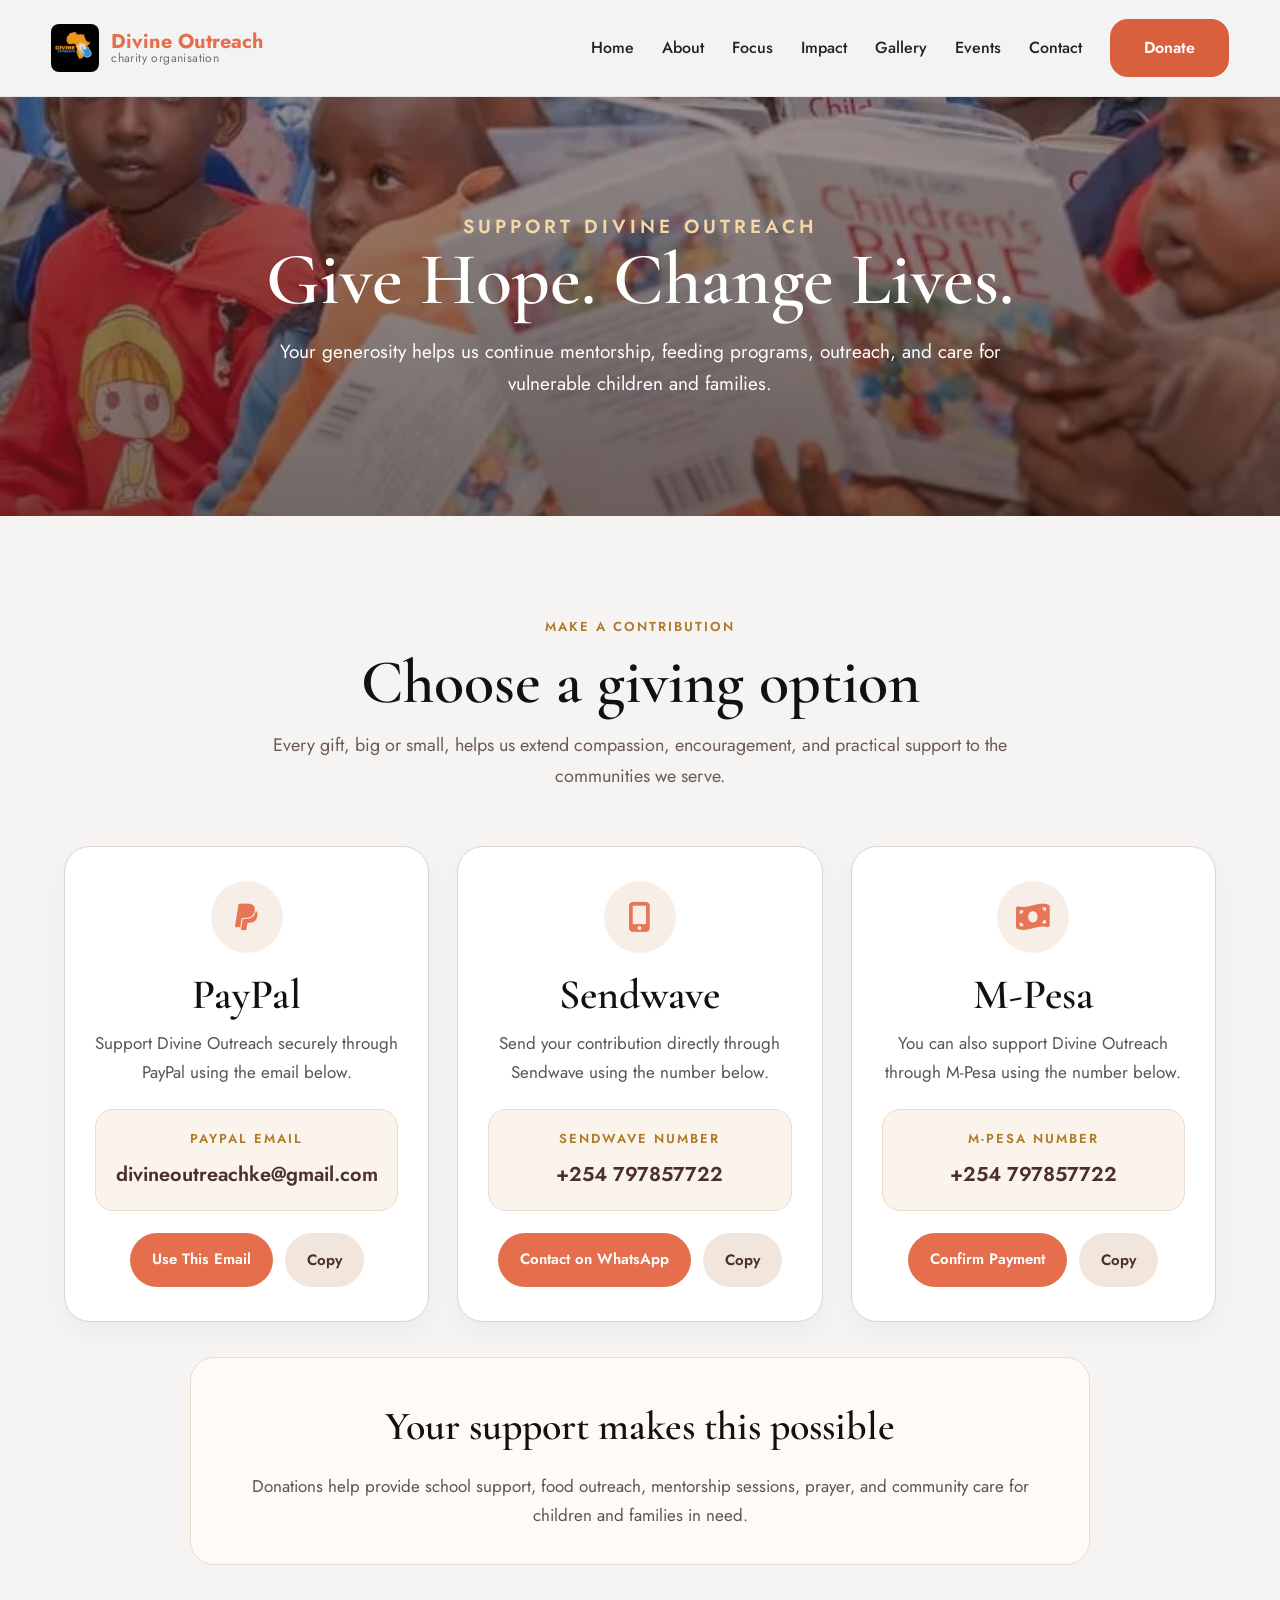
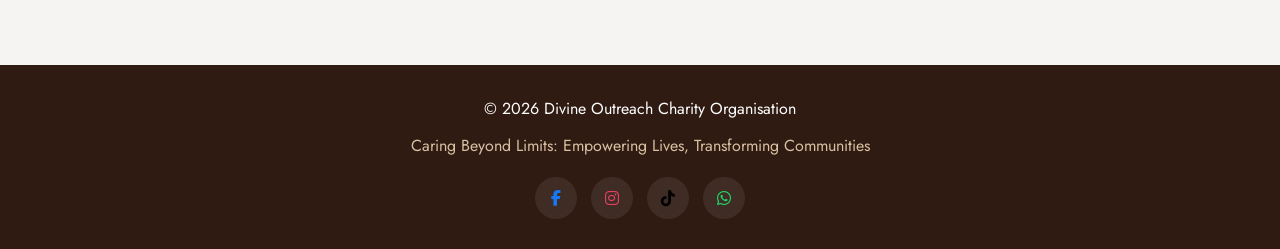
==== donate.html @ 24240943 "add donation page" ====
<!DOCTYPE html>
<html lang="en">
<head>
  <meta charset="UTF-8" />
  <meta name="viewport" content="width=device-width, initial-scale=1.0" />
  <title>Divine Outreach | Donate</title>

  <link href="https://fonts.googleapis.com/css2?family=Cormorant+Garamond:wght@400;500;600;700&family=Jost:wght@400;500;600;700&display=swap" rel="stylesheet">
  <link rel="stylesheet" href="https://cdnjs.cloudflare.com/ajax/libs/font-awesome/6.4.0/css/all.min.css">
  <link rel="stylesheet" href="style.css">
</head>
<body>

  <nav class="main-nav">
    <div class="nav-wrapper">

      <a href="index.html" class="nav-logo">
        <img src="./images/logo.jpeg" alt="Divine Outreach Logo">
        <div class="logo-text">
          <span class="logo-name">Divine Outreach</span>
          <span class="logo-sub">charity organisation</span>
        </div>
      </a>

      <div class="hamburger" id="hamburger">
        <span></span>
        <span></span>
        <span></span>
      </div>

      <ul class="nav-menu" id="navLinks">
        <li><a href="index.html">Home</a></li>
        <li><a href="index.html#about">About</a></li>
        <li><a href="index.html#programs">Focus</a></li>
        <li><a href="index.html#impact">Impact</a></li>
        <li><a href="gallery.html">Gallery</a></li>
        <li><a href="events.html">Events</a></li>
        <li><a href="index.html#contact">Contact</a></li>
      </ul>

      <a href="donate.html" class="donate-btn active-donate-btn">Donate</a>
    </div>
  </nav>

  <section class="donate-hero">
    <div class="donate-hero-overlay"></div>
    <div class="container donate-hero-content">
      <p class="donate-mini-title">SUPPORT DIVINE OUTREACH</p>
      <h1>Give Hope. Change Lives.</h1>
      <p>
        Your generosity helps us continue mentorship, feeding programs,
        outreach, and care for vulnerable children and families.
      </p>
    </div>
  </section>

  <section class="donate-page-section">
    <div class="container donate-page-wrapper">

      <div class="donate-page-heading">
        <span class="section-label center">Make a Contribution</span>
        <h2>Choose a giving option</h2>
        <p>
          Every gift, big or small, helps us extend compassion, encouragement,
          and practical support to the communities we serve.
        </p>
      </div>

      <div class="donate-methods">
        <article class="donate-card">
          <div class="donate-icon">
            <i class="fab fa-paypal"></i>
          </div>
          <h3>PayPal</h3>
          <p class="donate-description">
            Support Divine Outreach securely through PayPal using the email below.
          </p>

          <div class="donate-detail-box">
            <span class="donate-detail-label">PayPal Email</span>
            <p id="paypalEmail">divineoutreachke@gmail.com</p>
          </div>

          <div class="donate-card-actions">
            <a href="mailto:divineoutreachke@gmail.com" class="donate-action-btn">Use This Email</a>
            <button class="copy-btn" data-copy="divineoutreachke@gmail.com">Copy</button>
          </div>
        </article>

        <article class="donate-card">
          <div class="donate-icon">
            <i class="fas fa-mobile-screen-button"></i>
          </div>
          <h3>Sendwave</h3>
          <p class="donate-description">
            Send your contribution directly through Sendwave using the number below.
          </p>

          <div class="donate-detail-box">
            <span class="donate-detail-label">Sendwave Number</span>
            <p id="sendwaveNumber">+254 797857722</p>
          </div>

          <div class="donate-card-actions">
            <a href="https://wa.me/254797857722" target="_blank" class="donate-action-btn">Contact on WhatsApp</a>
            <button class="copy-btn" data-copy="+254797857722">Copy</button>
          </div>
        </article>

        <article class="donate-card">
  <div class="donate-icon">
    <i class="fas fa-money-bill-wave"></i>
  </div>
  <h3>M-Pesa</h3>
  <p class="donate-description">
    You can also support Divine Outreach through M-Pesa using the number below.
  </p>

  <div class="donate-detail-box">
    <span class="donate-detail-label">M-Pesa Number</span>
    <p id="mpesaNumber">+254 797857722</p>
  </div>

  <div class="donate-card-actions">
    <a href="https://wa.me/254797857722" target="_blank" class="donate-action-btn">Confirm Payment</a>
    <button class="copy-btn" data-copy="+254797857722">Copy</button>
  </div>
</article>
      </div>

      <div class="donate-note-box">
        <h3>Your support makes this possible</h3>
        <p>
          Donations help provide school support, food outreach, mentorship sessions,
          prayer, and community care for children and families in need.
        </p>
      </div>

    </div>
  </section>

  <footer>
    <div class="container footer-content">
      <p>&copy; 2026 Divine Outreach Charity Organisation</p>
      <p class="footer-note">Caring Beyond Limits: Empowering Lives, Transforming Communities</p>

      <div class="footer-social">
        <a href="https://www.facebook.com/profile.php?id=100091860741472" target="_blank"><i class="fab fa-facebook-f"></i></a>
        <a href="https://www.instagram.com/divineoutreachke?igsh=MWtxbzQyanZjNHlobQ==" target="_blank"><i class="fab fa-instagram"></i></a>
        <a href="https://www.tiktok.com/@divine_outreach_ke?_r=1&_t=ZS-94dRq1vraHU" target="_blank"><i class="fab fa-tiktok"></i></a>
        <a href="https://wa.me/254797857722" target="_blank"><i class="fab fa-whatsapp"></i></a>
      </div>
    </div>
  </footer>

  <script>
    const hamburger = document.getElementById("hamburger");
    const navLinks = document.getElementById("navLinks");

    if (hamburger && navLinks) {
      hamburger.addEventListener("click", () => {
        navLinks.classList.toggle("show");
      });

      document.querySelectorAll("#navLinks a").forEach((link) => {
        link.addEventListener("click", () => {
          navLinks.classList.remove("show");
        });
      });
    }

    const copyButtons = document.querySelectorAll(".copy-btn");

    copyButtons.forEach((button) => {
      button.addEventListener("click", async () => {
        const text = button.getAttribute("data-copy");

        try {
          await navigator.clipboard.writeText(text);
          const original = button.textContent;
          button.textContent = "Copied!";
          setTimeout(() => {
            button.textContent = original;
          }, 1500);
        } catch (error) {
          button.textContent = "Copy failed";
          setTimeout(() => {
            button.textContent = "Copy";
          }, 1500);
        }
      });
    });
  </script>
</body>
</html>
---- style.css ----
* {
  margin: 0;
  padding: 0;
  box-sizing: border-box;
}

html {
  scroll-behavior: smooth;
}

body {
  font-family: 'Jost', sans-serif;
  line-height: 1.7;
  color: #4b2e2e;
  background: #ffffff;
  padding-top: 96px;
}

img {
  display: block;
  max-width: 100%;
}

a {
  text-decoration: none;
  color: inherit;
}

ul {
  list-style: none;
}

.container {
  width: 90%;
  max-width: 1200px;
  margin: auto;
}

.section {
  padding: 90px 0;
}

.section-cream {
  background: #faf4ec;
}

.section-label {
  display: inline-block;
  font-size: 13px;
  font-weight: 600;
  letter-spacing: 2px;
  text-transform: uppercase;
  color: #b07a2a;
  margin-bottom: 14px;
  font-family: 'Jost', sans-serif;
}

.section-label.center {
  display: block;
  text-align: center;
}

.section-label.gold {
  color: #e7be72;
}

.section-heading {
  text-align: center;
  max-width: 760px;
  margin: 0 auto 50px;
}

.section-heading h2 {
  font-family: 'Cormorant Garamond', serif;
  font-size: 56px;
  line-height: 1.05;
  font-weight: 600;
  margin-bottom: 16px;
  color: #4b2e2e;
}

.section-heading p {
  color: #6b5b52;
  font-size: 18px;
}

.light-text h2,
.light-text p {
  color: #ffffff;
}

.btn {
  display: inline-block;
  background: #b07a2a;
  color: #ffffff;
  padding: 14px 28px;
  border-radius: 999px;
  font-weight: 600;
  font-family: 'Jost', sans-serif;
  transition: 0.3s ease;
}

.btn:hover {
  background: #8b5d1e;
}

.btn-outline {
  background: transparent;
  border: 2px solid #ffffff;
}

.btn-outline:hover {
  background: #ffffff;
  color: #4b2e2e;
}

/* Navbar */
.main-nav {
  width: 100%;
  position: fixed;
  top: 0;
  left: 0;
  z-index: 1000;
  background: #f3f3f3;
  border-bottom: 1px solid #e5e5e5;
  box-shadow: 0 2px 10px rgba(0, 0, 0, 0.04);
}

.nav-wrapper {
  width: 92%;
  max-width: 1280px;
  margin: auto;
  min-height: 96px;
  display: flex;
  align-items: center;
  justify-content: space-between;
  gap: 28px;
}

.nav-logo {
  display: flex;
  align-items: center;
  gap: 12px;
  flex-shrink: 0;
}

.nav-logo img {
  width: 48px;
  height: 48px;
  object-fit: cover;
  border-radius: 8px;
}

.logo-text {
  display: flex;
  flex-direction: column;
  line-height: 1.05;
}

.logo-name {
  font-family: 'Jost', sans-serif;
  font-size: 20px;
  font-weight: 700;
  color: #e56f4c;
}

.logo-sub {
  font-size: 12px;
  color: #6f6f6f;
  letter-spacing: 0.4px;
  text-transform: lowercase;
  font-family: 'Jost', sans-serif;
}

.nav-menu {
  display: flex;
  align-items: center;
  gap: 28px;
  margin-left: auto;
}

.nav-menu a {
  color: #222222;
  font-size: 16px;
  font-weight: 500;
  font-family: 'Jost', sans-serif;
  transition: 0.3s ease;
}

.nav-menu a:hover {
  color: #e56f4c;
}

.donate-btn {
  background: #e56f4c;
  color: #ffffff;
  padding: 15px 34px;
  border-radius: 18px;
  font-size: 16px;
  font-weight: 600;
  font-family: 'Jost', sans-serif;
  transition: 0.3s ease;
  flex-shrink: 0;
}

.donate-btn:hover {
  background: #d9603d;
}

.hamburger {
  display: none;
  flex-direction: column;
  gap: 5px;
  cursor: pointer;
}

.hamburger span {
  width: 28px;
  height: 3px;
  background: #222222;
  border-radius: 4px;
}

/* Hero Slider */
#hero {
  position: relative;
  min-height: calc(100vh - 96px);
  overflow: hidden;
}

.hero-slide {
  position: absolute;
  inset: 0;
  opacity: 0;
  visibility: hidden;
  transition: opacity 1s ease, visibility 1s ease;
}

.hero-slide.active {
  opacity: 1;
  visibility: visible;
  z-index: 2;
}

.hero-img {
  position: absolute;
  inset: 0;
  width: 100%;
  height: 100%;
  object-fit: cover;
}

.hero-overlay {
  position: absolute;
  inset: 0;
  background: linear-gradient(rgba(40, 23, 18, 0.45), rgba(40, 23, 18, 0.62));
}

.hero-content {
  position: relative;
  z-index: 3;
  width: 90%;
  max-width: 900px;
  margin: 0 auto;
  min-height: calc(100vh - 96px);
  display: flex;
  flex-direction: column;
  align-items: center;
  justify-content: center;
  text-align: center;
  color: #ffffff;
  padding: 40px 0;
}

.hero-tag {
  font-size: 13px;
  text-transform: uppercase;
  letter-spacing: 4px;
  color: #f3d7a6;
  margin-bottom: 16px;
  font-weight: 600;
  font-family: 'Jost', sans-serif;
}

.hero-content h1 {
  font-family: 'Cormorant Garamond', serif;
  font-size: 86px;
  line-height: 0.95;
  font-weight: 600;
  margin-bottom: 20px;
  max-width: 950px;
}

.hero-content p {
  max-width: 760px;
  margin: 0 auto 30px;
  font-size: 20px;
  line-height: 1.8;
}

.hero-buttons {
  display: flex;
  justify-content: center;
  gap: 18px;
  flex-wrap: wrap;
}

/* Mission Statement Section */
.mission-statement-section {
  background: #f4f2f2;
  padding: 95px 0 100px;
}

.mission-statement-box {
  position: relative;
  text-align: center;
  max-width: 1200px;
  background: #eee9e9;
  border-radius: 28px;
  padding: 80px 80px 70px;
  overflow: hidden;
}

.mission-statement-box::before {
  content: "";
  position: absolute;
  inset: 0;
  background:
    radial-gradient(circle at 50% 28%, rgba(255, 255, 255, 0.48) 0%, rgba(255, 255, 255, 0) 38%),
    radial-gradient(circle at 50% 28%, rgba(255, 255, 255, 0.22) 0%, rgba(255, 255, 255, 0) 55%);
  pointer-events: none;
}

.mission-mini-title {
  position: relative;
  z-index: 2;
  font-size: 15px;
  letter-spacing: 5px;
  color: #7b5c52;
  margin-bottom: 18px;
  font-weight: 500;
  font-family: 'Jost', sans-serif;
}

.mission-statement-box h2 {
  position: relative;
  z-index: 2;
  font-family: 'Cormorant Garamond', serif;
  font-size: 84px;
  line-height: 0.98;
  color: #111111;
  margin-bottom: 30px;
  font-weight: 600;
}

.mission-text {
  position: relative;
  z-index: 2;
  max-width: 900px;
  margin: 0 auto 42px;
  font-size: 20px;
  line-height: 1.95;
  color: #514a47;
}

.mission-buttons {
  position: relative;
  z-index: 2;
  display: flex;
  justify-content: center;
  gap: 22px;
  flex-wrap: wrap;
}

.mission-btn {
  display: inline-flex;
  align-items: center;
  justify-content: center;
  min-width: 220px;
  padding: 20px 34px;
  border-radius: 20px;
  font-size: 18px;
  font-weight: 600;
  font-family: 'Jost', sans-serif;
  transition: 0.3s ease;
}

.mission-btn-dark {
  background: #9b847d;
  color: #ffffff;
}

.mission-btn-dark:hover {
  background: #866f69;
}

.mission-btn-orange {
  background: #e87552;
  color: #ffffff;
}

.mission-btn-orange:hover {
  background: #d86645;
}

.mission-decor {
  position: absolute;
  z-index: 1;
  color: #e87552;
  line-height: 1;
  user-select: none;
  font-family: 'Cormorant Garamond', serif;
}

.decor-left-one {
  left: 45px;
  top: 120px;
  font-size: 110px;
  transform: rotate(-12deg);
}

.decor-left-two {
  left: 70px;
  top: 250px;
  font-size: 68px;
  color: #efb0a1;
  transform: rotate(-18deg);
}

/* About */
.about-container {
  display: grid;
  grid-template-columns: 1.15fr 1fr;
  gap: 50px;
  align-items: center;
  margin-bottom: 45px;
}

.about-text h2 {
  font-family: 'Cormorant Garamond', serif;
  font-size: 58px;
  line-height: 1.05;
  font-weight: 600;
  margin-bottom: 20px;
}

.about-text p {
  margin-bottom: 16px;
  color: #5f5149;
  font-size: 18px;
}

.about-image img {
  width: 100%;
  height: 520px;
  object-fit: cover;
  border-radius: 22px;
}

.vision-mission {
  display: grid;
  grid-template-columns: repeat(2, 1fr);
  gap: 24px;
}

.vm-card {
  background: #faf4ec;
  padding: 34px;
  border-radius: 20px;
  border: 1px solid #eadccf;
}

.vm-card h3 {
  font-family: 'Cormorant Garamond', serif;
  font-size: 38px;
  font-weight: 600;
  margin-bottom: 14px;
}

/* Media */
.media-box {
  text-align: center;
}

.media-box h2 {
  font-family: 'Cormorant Garamond', serif;
  font-size: 54px;
  line-height: 1.05;
  font-weight: 600;
  margin-bottom: 20px;
}

/* Founder */
.founder-top {
  text-align: center;
  margin-bottom: 50px;
}

.founder-top h2 {
  font-family: 'Cormorant Garamond', serif;
  font-size: 56px;
  line-height: 1.05;
  font-weight: 600;
}

.founder-grid {
  display: grid;
  grid-template-columns: 360px 1fr;
  gap: 50px;
  align-items: start;
}

.founder-avatars {
  display: grid;
  gap: 24px;
}

.founder-card {
  background: #ffffff;
  border: 1px solid #eadccf;
  border-radius: 20px;
  padding: 20px;
  text-align: center;
  box-shadow: 0 10px 25px rgba(0, 0, 0, 0.04);
}

.founder-card img {
  width: 100%;
  height: 280px;
  object-fit: cover;
  object-position: center top;
  border-radius: 16px;
  margin-bottom: 16px;
}

.founder-card h4 {
  font-family: 'Cormorant Garamond', serif;
  font-size: 34px;
  font-weight: 600;
  margin-bottom: 6px;
}

.founder-card p {
  font-size: 17px;
}

.founder-text p {
  margin-bottom: 18px;
  color: #5f5149;
  font-size: 18px;
}

.founder-signature {
  margin-top: 20px;
  padding-left: 18px;
  border-left: 4px solid #b07a2a;
  font-style: italic;
  color: #4b2e2e !important;
}

/* Quote */
.quote-section {
  background: #4b2e2e;
  padding: 70px 0;
}

.quote-content {
  display: grid;
  grid-template-columns: 1fr 180px;
  gap: 40px;
  align-items: center;
}

.quote-text {
  color: #ffffff;
  font-size: 46px;
  line-height: 1.15;
  font-family: 'Cormorant Garamond', serif;
  font-weight: 600;
  margin-bottom: 18px;
}

.quote-author {
  color: #e5c389;
  font-weight: 600;
  font-family: 'Jost', sans-serif;
}

.quote-image {
  width: 180px;
  height: 180px;
  object-fit: cover;
  border-radius: 50%;
  border: 6px solid rgba(255, 255, 255, 0.15);
  margin-left: auto;
}

/* Programs */
.program-grid {
  display: grid;
  grid-template-columns: repeat(4, 1fr);
  gap: 24px;
}

.program-card {
  background: #ffffff;
  border-radius: 20px;
  padding: 28px;
  border: 1px solid #eadccf;
  transition: 0.3s ease;
}

.program-card:hover {
  transform: translateY(-6px);
}

.program-icon {
  width: 62px;
  height: 62px;
  border-radius: 50%;
  background: #4b2e2e;
  color: #ffffff;
  display: flex;
  align-items: center;
  justify-content: center;
  font-size: 22px;
  margin-bottom: 18px;
}

.program-card h3 {
  font-family: 'Cormorant Garamond', serif;
  font-size: 38px;
  line-height: 1.1;
  font-weight: 600;
  margin-bottom: 12px;
}

.program-card p {
  color: #65564d;
  font-size: 17px;
}

.partner-feature {
  display: flex;
  justify-content: center;
}

.partner-text {
  max-width: 850px;
  width: 100%;
  margin: 0 auto;
  text-align: center;
}

.partner-text h2 {
  font-family: 'Cormorant Garamond', serif;
  font-size: 58px;
  line-height: 1.05;
  font-weight: 600;
  margin-bottom: 10px;
}

.partner-role {
  color: #b07a2a;
  font-weight: 700;
  margin-bottom: 18px;
  font-family: 'Jost', sans-serif;
}

.partner-text p {
  margin-bottom: 16px;
  color: #5f5149;
  font-size: 18px;
  text-align: center;
}
/* Impact */
.impact-section {
  background: linear-gradient(rgba(54, 32, 24, 0.88), rgba(54, 32, 24, 0.88)),
    url("./images/KPX_3565.jpg") center/cover no-repeat;
}

.impact-grid {
  display: grid;
  grid-template-columns: repeat(4, 1fr);
  gap: 24px;
}

.impact-card {
  background: rgba(255, 255, 255, 0.08);
  border: 1px solid rgba(255, 255, 255, 0.14);
  border-radius: 20px;
  padding: 35px 25px;
  text-align: center;
  color: #ffffff;
}

.impact-card h3 {
  font-family: 'Cormorant Garamond', serif;
  font-size: 56px;
  line-height: 1;
  font-weight: 600;
  color: #e8c27a;
  margin-bottom: 10px;
}

.impact-card p {
  font-size: 17px;
}

/* Support */
.support-grid {
  display: grid;
  grid-template-columns: 1.1fr 0.9fr;
  gap: 30px;
  align-items: center;
}

.support-text h2 {
  font-family: 'Cormorant Garamond', serif;
  font-size: 58px;
  line-height: 1.05;
  font-weight: 600;
  margin-bottom: 18px;
}

.support-text p {
  margin-bottom: 16px;
  color: #5f5149;
  font-size: 18px;
}

.support-box {
  background: #ffffff;
  padding: 36px;
  border-radius: 22px;
  border: 1px solid #eadccf;
}

.support-box h3 {
  font-family: 'Cormorant Garamond', serif;
  font-size: 38px;
  line-height: 1.1;
  font-weight: 600;
  margin-bottom: 18px;
}

.support-box ul li {
  display: flex;
  gap: 12px;
  margin-bottom: 14px;
  align-items: flex-start;
  color: #5f5149;
  font-size: 17px;
}

.support-box i {
  color: #b07a2a;
  margin-top: 4px;
}

/* Contact */
.contact-grid {
  display: grid;
  grid-template-columns: 1.1fr 0.9fr;
  gap: 30px;
  align-items: stretch;
}

.contact-map iframe {
  width: 100%;
  height: 100%;
  min-height: 420px;
  border: 0;
  border-radius: 20px;
}

.contact-info {
  background: #faf4ec;
  border-radius: 20px;
  padding: 36px;
  border: 1px solid #eadccf;
  display: flex;
  flex-direction: column;
  justify-content: center;
}

.contact-item {
  display: flex;
  gap: 14px;
  align-items: center;
  margin-bottom: 18px;
  color: #4b2e2e;
  font-size: 17px;
}

.contact-item i {
  width: 42px;
  height: 42px;
  background: #4b2e2e;
  color: #ffffff;
  border-radius: 50%;
  display: flex;
  align-items: center;
  justify-content: center;
}

.contact-social {
  display: flex;
  gap: 14px;
  margin-top: 20px;
  flex-wrap: wrap;
}

.contact-social a {
  width: 44px;
  height: 44px;
  border-radius: 50%;
  background: #4b2e2e;
  color: #ffffff;
  display: flex;
  align-items: center;
  justify-content: center;
  transition: 0.3s ease;
}

.contact-social a:hover {
  background: #b07a2a;
}

/* Footer */
footer {
  background: #2f1b12;
  color: #ffffff;
  padding: 30px 0;
}

.footer-content {
  text-align: center;
}

.footer-note {
  color: #d9c0a2;
  margin: 10px 0 18px;
  font-size: 16px;
}

.footer-social {
  display: flex;
  justify-content: center;
  gap: 14px;
  flex-wrap: wrap;
}

.footer-social a {
  width: 42px;
  height: 42px;
  border-radius: 50%;
  background: rgba(255, 255, 255, 0.08);
  display: flex;
  align-items: center;
  justify-content: center;
  transition: 0.3s ease;
}

.footer-social a:hover {
  background: #b07a2a;
}
/* Get Involved */
.get-involved-section {
  background: #f6eeeb;
  position: relative;
  overflow: hidden;
  padding: 110px 0 95px;
}

.get-involved-section .container {
  position: relative;
  z-index: 3;
}

.get-involved-header {
  text-align: center;
  margin-bottom: 80px;
  position: relative;
  z-index: 3;
}

.get-involved-header .mini-title {
  font-size: 15px;
  letter-spacing: 5px;
  color: #7c6157;
  margin-bottom: 20px;
  font-weight: 500;
  font-family: 'Jost', sans-serif;
}

.get-involved-header h2 {
  font-family: 'Cormorant Garamond', serif;
  font-size: 86px;
  line-height: 0.96;
  color: #111111;
  font-weight: 600;
}

.help-grid {
  display: grid;
  grid-template-columns: repeat(3, 1fr);
  gap: 70px;
  position: relative;
  z-index: 3;
}

.help-card {
  position: relative;
}

.help-icon {
  font-size: 74px;
  color: #e67655;
  margin-bottom: 26px;
}

.help-card h3 {
  font-family: 'Cormorant Garamond', serif;
  font-size: 58px;
  line-height: 0.95;
  color: #111111;
  margin-bottom: 28px;
  font-weight: 600;
}

.help-card p {
  font-size: 18px;
  line-height: 1.8;
  color: #59514d;
  margin-bottom: 34px;
  max-width: 95%;
}

.help-link {
  font-size: 18px;
  font-weight: 600;
  color: #e67655;
  display: inline-flex;
  align-items: center;
  gap: 10px;
  transition: 0.3s ease;
  font-family: 'Jost', sans-serif;
}

.help-link span {
  font-size: 30px;
  line-height: 1;
  margin-top: -2px;
}

.help-link:hover {
  color: #cb6242;
  transform: translateX(4px);
}

/* Decorative shapes */
.gi-shape {
  position: absolute;
  pointer-events: none;
  z-index: 1;
}

/* big faded swirl in center */
.gi-shape-center-ring {
  width: 980px;
  height: 980px;
  left: 50%;
  top: 34%;
  transform: translate(-50%, -50%);
  border-radius: 50%;
  opacity: 0.55;
  background:
    radial-gradient(circle, rgba(255,255,255,0) 30%, rgba(241,232,228,0.95) 30%, rgba(241,232,228,0.95) 41%, rgba(255,255,255,0) 41%),
    radial-gradient(circle, rgba(255,255,255,0) 49%, rgba(241,232,228,0.85) 49%, rgba(241,232,228,0.85) 58%, rgba(255,255,255,0) 58%);
  filter: blur(0.2px);
}

/* top left faded shape */
.gi-shape-top-left {
  top: -50px;
  left: -40px;
  width: 260px;
  height: 120px;
  background: #efe5e1;
  border-radius: 90px;
  transform: rotate(35deg);
  opacity: 0.85;
}

/* left middle faded hand-like pill */
.gi-shape-left-hand {
  left: -50px;
  top: 320px;
  width: 250px;
  height: 56px;
  background: #f1e9e5;
  border-radius: 999px;
  opacity: 0.9;
  box-shadow:
    0 58px 0 0 #f1e9e5,
    0 116px 0 0 #f1e9e5;
  transform: rotate(-9deg);
}

/* right top small pill */
.gi-shape-right-pill {
  right: -15px;
  top: 150px;
  width: 240px;
  height: 46px;
  background: #f2ebE8;
  border-radius: 999px;
  opacity: 0.95;
  transform: rotate(-5deg);
}

/* right middle faded hand block */
.gi-shape-right-hand {
  right: 70px;
  top: 520px;
  width: 110px;
  height: 70px;
  background: #f1e8e4;
  border-radius: 24px 24px 28px 28px;
  opacity: 0.9;
  transform: rotate(24deg);
  box-shadow:
    -20px -10px 0 0 #f1e8e4,
    18px -6px 0 0 #f1e8e4;
}

/* bottom left soft sweep */
.gi-shape-bottom-left {
  left: -40px;
  bottom: 10px;
  width: 420px;
  height: 160px;
  background: #efe5e1;
  border-radius: 60% 40% 0 0;
  opacity: 0.8;
  transform: rotate(18deg);
}

/* bottom right soft sweep */
.gi-shape-bottom-right {
  right: -40px;
  bottom: -10px;
  width: 380px;
  height: 150px;
  background: #efe5e1;
  border-radius: 45% 55% 0 0;
  opacity: 0.7;
  transform: rotate(-10deg);
}
/* Responsive */
@media (max-width: 1100px) {
  .program-grid,
  .impact-grid {
    grid-template-columns: repeat(2, 1fr);
  }

  .about-container,
  .partner-feature,
  .support-grid,
  .contact-grid,
  .founder-grid,
  .help-grid {
    grid-template-columns: 1fr;
  }

  .quote-content {
    grid-template-columns: 1fr;
    text-align: center;
  }

  .quote-image {
    margin: 0 auto;
  }

  .nav-wrapper {
    gap: 18px;
  }

  .nav-menu {
    gap: 18px;
  }

  .get-involved-header h2,
  .mission-statement-box h2 {
    font-size: 48px;
  }

  .help-card {
    padding: 0;
  }

  .mission-statement-box {
    padding: 60px 40px;
  }

  .decor-left-one {
    font-size: 90px;
    left: 25px;
    top: 95px;
  }

  .decor-left-two {
    font-size: 56px;
    left: 40px;
    top: 200px;
  }
}

@media (max-width: 768px) {
  body {
    padding-top: 84px;
  }

  .nav-wrapper {
    min-height: 84px;
    position: relative;
  }

  .nav-menu {
    position: absolute;
    top: 84px;
    right: 0;
    width: 260px;
    background: #f3f3f3;
    border: 1px solid #e5e5e5;
    border-radius: 16px;
    flex-direction: column;
    align-items: flex-start;
    padding: 20px;
    gap: 16px;
    display: none;
    box-shadow: 0 12px 25px rgba(0, 0, 0, 0.08);
  }

  .nav-menu.show {
    display: flex;
  }

  .hamburger {
    display: flex;
  }

  .donate-btn {
    display: none;
  }

  .hero-content {
    min-height: 80vh;
  }

  .hero-content h1 {
    font-size: 42px;
  }

  .hero-content p {
    font-size: 17px;
  }

  .section-heading h2,
  .about-text h2,
  .partner-text h2,
  .support-text h2,
  .founder-top h2,
  .get-involved-header h2,
  .mission-statement-box h2 {
    font-size: 32px;
  }

  .quote-text {
    font-size: 22px;
  }

  .vision-mission,
  .program-grid,
  .impact-grid {
    grid-template-columns: 1fr;
  }

  .about-image img,
  .partner-photo img {
    height: 360px;
  }

  .help-card h3 {
    font-size: 28px;
  }

  .help-card p {
    font-size: 16px;
  }

  .help-icon {
    font-size: 52px;
  }

  .mission-statement-box {
    padding: 60px 24px;
  }

  .mission-mini-title {
    font-size: 13px;
    letter-spacing: 4px;
  }

  .mission-text {
    font-size: 16px;
    line-height: 1.9;
  }

  .mission-btn {
    width: 100%;
    min-width: unset;
  }

  .decor-left-one {
    font-size: 70px;
    left: 20px;
    top: 100px;
  }

  .decor-left-two {
    font-size: 46px;
    left: 28px;
    top: 190px;
  }
}

@media (max-width: 480px) {
  .hero-content h1 {
    font-size: 34px;
  }

  .hero-content p {
    font-size: 16px;
  }

  .btn {
    width: 100%;
    text-align: center;
  }

  .hero-buttons {
    flex-direction: column;
  }

  .section {
    padding: 70px 0;
  }

  .logo-name {
    font-size: 17px;
  }

  .logo-sub {
    font-size: 10px;
  }

  .nav-logo img {
    width: 42px;
    height: 42px;
  }

  .mission-statement-box h2 {
    font-size: 30px;
  }

  .mission-mini-title {
    font-size: 12px;
    letter-spacing: 3px;
  }
}
/* Stories Section */
.stories-section {
  background: #f5f4f3;
  position: relative;
  overflow: hidden;
}

.stories-wrapper {
  position: relative;
  z-index: 2;
}

.stories-wrapper::before {
  content: "";
  position: absolute;
  left: 50%;
  top: 160px;
  transform: translateX(-50%);
  width: 980px;
  height: 320px;
  background: #efebea;
  opacity: 0.8;
  border-radius: 46% 54% 42% 58% / 48% 42% 58% 52%;
  z-index: -1;
}

.stories-header {
  text-align: center;
  margin-bottom: 60px;
}

.stories-mini-title {
  font-size: 14px;
  letter-spacing: 4px;
  color: #7c6157;
  margin-bottom: 14px;
  font-weight: 500;
  font-family: 'Jost', sans-serif;
}

.stories-header h2 {
  font-family: 'Cormorant Garamond', serif;
  font-size: 58px;
  line-height: 1.05;
  color: #111111;
  font-weight: 600;
}

.stories-grid {
  display: grid;
  grid-template-columns: repeat(3, 1fr);
  gap: 38px;
}

.story-card {
  background: #ffffff;
  border: 1px solid #ddd4cf;
  border-radius: 0 0 28px 28px;
  overflow: hidden;
  box-shadow: 0 2px 0 rgba(0, 0, 0, 0.02);
}

.story-image-wrap {
  width: 100%;
  height: 300px;
  overflow: hidden;
}

.story-image {
  width: 100%;
  height: 100%;
  object-fit: cover;
}

.story-meta {
  display: flex;
  flex-wrap: wrap;
  gap: 8px;
  align-items: center;
  padding: 22px 24px;
  border-top: 1px solid #ddd4cf;
  border-bottom: 1px solid #ddd4cf;
  color: #e67655;
  font-size: 13px;
  letter-spacing: 1.5px;
  text-transform: uppercase;
  font-weight: 500;
}

.story-body {
  padding: 26px 24px 24px;
}

.story-body h3 {
  font-family: 'Cormorant Garamond', serif;
  font-size: 30px;
  line-height: 1.2;
  color: #111111;
  font-weight: 600;
  margin-bottom: 16px;
}

.story-body p {
  font-size: 16px;
  line-height: 1.7;
  color: #56504c;
  margin-bottom: 22px;
}

.story-footer {
  display: flex;
  justify-content: space-between;
  align-items: center;
  gap: 18px;
  flex-wrap: wrap;
}

.story-link,
.story-share {
  color: #e67655;
  font-size: 15px;
  font-weight: 600;
  font-family: 'Jost', sans-serif;
  display: inline-flex;
  align-items: center;
  gap: 10px;
  transition: 0.3s ease;
}

.story-link span {
  font-size: 22px;
  line-height: 1;
}

.story-link:hover,
.story-share:hover {
  color: #cb6242;
}

/* Stories responsive */
@media (max-width: 1100px) {
  .stories-header h2 {
    font-size: 46px;
  }

  .stories-grid {
    grid-template-columns: 1fr;
  }

  .story-body h3 {
    font-size: 26px;
  }

  .stories-wrapper::before {
    width: 700px;
    height: 240px;
  }
}

@media (max-width: 768px) {
  .stories-header h2 {
    font-size: 34px;
  }

  .stories-mini-title {
    font-size: 12px;
    letter-spacing: 3px;
  }

  .story-image-wrap {
    height: 240px;
  }

  .story-body h3 {
    font-size: 22px;
  }

  .story-body p {
    font-size: 15px;
  }

  .story-meta {
    font-size: 12px;
  }

  .stories-wrapper::before {
    width: 420px;
    height: 180px;
    top: 130px;
  }
}

@media (max-width: 480px) {
  .story-footer {
    flex-direction: column;
    align-items: flex-start;
  }

  .story-body {
    padding: 22px 18px;
  }

  .story-meta {
    padding: 18px;
  }
}
* {
  margin: 0;
  padding: 0;
  box-sizing: border-box;
}

html {
  scroll-behavior: smooth;
}

body {
  font-family: 'Jost', sans-serif;
  line-height: 1.7;
  color: #4b2e2e;
  background: #ffffff;
  padding-top: 96px;
}

img {
  display: block;
  max-width: 100%;
}

a {
  text-decoration: none;
  color: inherit;
}

ul {
  list-style: none;
}

.container {
  width: 90%;
  max-width: 1200px;
  margin: auto;
}

/* Navbar */
.main-nav {
  width: 100%;
  position: fixed;
  top: 0;
  left: 0;
  z-index: 1000;
  background: #f3f3f3;
  border-bottom: 1px solid #e5e5e5;
  box-shadow: 0 2px 10px rgba(0, 0, 0, 0.04);
}

.nav-wrapper {
  width: 92%;
  max-width: 1280px;
  margin: auto;
  min-height: 96px;
  display: flex;
  align-items: center;
  justify-content: space-between;
  gap: 28px;
}

.nav-logo {
  display: flex;
  align-items: center;
  gap: 12px;
  flex-shrink: 0;
}

.nav-logo img {
  width: 48px;
  height: 48px;
  object-fit: cover;
  border-radius: 8px;
}

.logo-text {
  display: flex;
  flex-direction: column;
  line-height: 1.05;
}

.logo-name {
  font-size: 20px;
  font-weight: 700;
  color: #e56f4c;
}

.logo-sub {
  font-size: 12px;
  color: #6f6f6f;
  letter-spacing: 0.4px;
  text-transform: lowercase;
}

.nav-menu {
  display: flex;
  align-items: center;
  gap: 28px;
  margin-left: auto;
}

.nav-menu a {
  color: #222222;
  font-size: 16px;
  font-weight: 500;
  transition: 0.3s ease;
}

.nav-menu a:hover,
.nav-menu a.active-link {
  color: #e56f4c;
}

.donate-btn {
  background: #e56f4c;
  color: #ffffff;
  padding: 15px 34px;
  border-radius: 18px;
  font-size: 16px;
  font-weight: 600;
  transition: 0.3s ease;
  flex-shrink: 0;
}

.donate-btn:hover {
  background: #d9603d;
}

.hamburger {
  display: none;
  flex-direction: column;
  gap: 5px;
  cursor: pointer;
}

.hamburger span {
  width: 28px;
  height: 3px;
  background: #222222;
  border-radius: 4px;
}

.events-hero {
  position: relative;
  width: 100%;
  min-height: 520px;
  display: flex;
  align-items: center;
  justify-content: center;
  text-align: center;

  background-image: url("./images/do2.jpeg");
  background-size: cover;
  background-position: center;
  background-repeat: no-repeat;
}

.events-hero-overlay {
  position: absolute;
  inset: 0;
  background: rgba(0,0,0,0.45);
}

.events-hero-content {
  position: relative;
  z-index: 2;
  color: #fff;
  max-width: 800px;
  margin: auto;
  padding: 0 20px;
}

.events-hero-content {
  position: relative;
  z-index: 2;
  color: #ffffff;
  text-align: center;
  max-width: 900px;
}

.events-mini-title {
  font-size: 14px;
  letter-spacing: 4px;
  margin-bottom: 18px;
  color: #f3d7a6;
}

.events-hero h1 {
  font-family: 'Cormorant Garamond', serif;
  font-size: 78px;
  line-height: 0.95;
  font-weight: 600;
  margin-bottom: 22px;
}

.events-hero p:last-child {
  font-size: 20px;
  max-width: 760px;
  margin: 0 auto;
}

/* Events */
.events-list-section {
  background: #f5f4f3;
  padding: 100px 0;
}

.events-wrapper {
  position: relative;
}

.events-wrapper::before {
  content: "";
  position: absolute;
  left: 50%;
  top: 60px;
  transform: translateX(-50%);
  width: 920px;
  height: 280px;
  background: #efebea;
  opacity: 0.8;
  border-radius: 46% 54% 42% 58% / 48% 42% 58% 52%;
  z-index: 0;
}

.events-heading {
  position: relative;
  z-index: 2;
  text-align: center;
  margin-bottom: 60px;
}

.events-label {
  font-size: 15px;
  letter-spacing: 5px;
  color: #7c6157;
  margin-bottom: 18px;
  font-weight: 500;
}

.events-heading h2 {
  font-family: 'Cormorant Garamond', serif;
  font-size: 72px;
  line-height: 0.98;
  color: #111111;
  font-weight: 600;
}

.events-list {
  position: relative;
  z-index: 2;
  display: grid;
  gap: 26px;
}

.event-card {
  background: #ffffff;
  border: 1px solid #ddd4cf;
  border-radius: 26px;
  padding: 28px 30px;
  display: grid;
  grid-template-columns: 120px 1fr;
  gap: 26px;
  align-items: start;
}

.event-date {
  background: #f7eee8;
  border-radius: 22px;
  padding: 18px 10px;
  text-align: center;
  border: 1px solid #ead7cc;
}

.event-day {
  display: block;
  font-family: 'Cormorant Garamond', serif;
  font-size: 52px;
  line-height: 1;
  color: #111111;
  font-weight: 600;
}

.event-month {
  display: block;
  margin-top: 8px;
  color: #e67655;
  font-size: 14px;
  letter-spacing: 3px;
  font-weight: 600;
}

.event-meta {
  display: flex;
  flex-wrap: wrap;
  gap: 18px;
  color: #9a6f5f;
  margin-bottom: 12px;
  font-size: 15px;
}

.event-meta i {
  color: #e67655;
  margin-right: 6px;
}

.event-details h3 {
  font-family: 'Cormorant Garamond', serif;
  font-size: 42px;
  line-height: 1.05;
  color: #111111;
  font-weight: 600;
  margin-bottom: 12px;
}

.event-details p {
  font-size: 17px;
  color: #5b5450;
  margin-bottom: 16px;
}

.event-link {
  color: #e67655;
  font-size: 17px;
  font-weight: 600;
  display: inline-flex;
  align-items: center;
  gap: 10px;
}

.event-link span {
  font-size: 24px;
  line-height: 1;
}

/* Footer */
footer {
  background: #2f1b12;
  color: #ffffff;
  padding: 30px 0;
}

.footer-content {
  text-align: center;
}

.footer-note {
  color: #d9c0a2;
  margin: 10px 0 18px;
  font-size: 16px;
}

.footer-social {
  display: flex;
  justify-content: center;
  gap: 14px;
  flex-wrap: wrap;
}

.footer-social a {
  width: 42px;
  height: 42px;
  border-radius: 50%;
  background: rgba(255, 255, 255, 0.08);
  display: flex;
  align-items: center;
  justify-content: center;
  transition: 0.3s ease;
}

.footer-social a:hover {
  background: #b07a2a;
}

/* Responsive */
@media (max-width: 900px) {
  body {
    padding-top: 84px;
  }

  .nav-wrapper {
    min-height: 84px;
    position: relative;
  }

  .nav-menu {
    position: absolute;
    top: 84px;
    right: 0;
    width: 260px;
    background: #f3f3f3;
    border: 1px solid #e5e5e5;
    border-radius: 16px;
    flex-direction: column;
    align-items: flex-start;
    padding: 20px;
    gap: 16px;
    display: none;
    box-shadow: 0 12px 25px rgba(0, 0, 0, 0.08);
  }

  .nav-menu.show {
    display: flex;
  }

  .hamburger {
    display: flex;
  }

  .donate-btn {
    display: none;
  }

  .events-hero h1 {
    font-size: 46px;
  }

  .events-hero p:last-child {
    font-size: 17px;
  }

  .events-heading h2 {
    font-size: 44px;
  }

  .event-card {
    grid-template-columns: 1fr;
  }

  .event-date {
    max-width: 120px;
  }

  .events-wrapper::before {
    width: 520px;
    height: 180px;
  }
}

@media (max-width: 480px) {
  .events-hero {
    min-height: 340px;
  }

  .events-hero h1 {
    font-size: 36px;
  }

  .events-heading h2 {
    font-size: 34px;
  }
  .event-details h3 {
    font-size: 28px;
  }
  .event-details p {
    font-size: 15px;
  }
  .event-meta {
    font-size: 13px;
  }
  .event-date {
    max-width: unset;
    width: 100%;
    display: flex;
    justify-content: center;
    padding: 14px 0;
  }
  .event-card {
    padding: 22px 18px;
  }
  .events-wrapper::before {
    width: 320px;
    height: 120px;
    top: 100px;
  }
}
.event-full-text {
  display: none;
  margin-top: 14px;
}

.event-full-text.show {
  display: block;
}

.event-full-text p {
  margin-bottom: 14px;
}

.read-more-btn {
  background: none;
  border: none;
  cursor: pointer;
  padding: 0;
  font: inherit;
  display: inline-flex;
  align-items: center;
  gap: 6px;
}

.read-more-btn span {
  transition: transform 0.3s ease;
}

.read-more-btn.active span {
  transform: rotate(90deg);
}
/* GALLERY PAGE */
.gallery-showcase {
  position: relative;
  background: #f7f7f7;
  overflow: hidden;
  min-height: 100vh;
  padding: 70px 0 90px;
}

.gallery-shell {
  position: relative;
  z-index: 3;
}

.gallery-header {
  text-align: center;
  max-width: 660px;
  margin: 0 auto 36px;
}

.gallery-mini-title {
  font-size: 13px;
  letter-spacing: 3px;
  text-transform: uppercase;
  color: #6e6596;
  font-weight: 700;
  margin-bottom: 14px;
}

.gallery-header h1 {
  font-family: 'Jost', sans-serif;
  font-size: 56px;
  line-height: 1.05;
  color: #111325;
  font-weight: 700;
  margin-bottom: 12px;
}

.gallery-header p {
  font-size: 18px;
  line-height: 1.7;
  color: #5f6280;
}

.gallery-filters {
  display: flex;
  flex-wrap: wrap;
  justify-content: center;
  gap: 12px;
  margin: 0 auto 42px;
  max-width: 1100px;
}

.gallery-pill {
  border: 1.6px solid #78719b;
  background: transparent;
  color: #4f4a6e;
  padding: 12px 22px;
  border-radius: 999px;
  font-family: 'Jost', sans-serif;
  font-size: 14px;
  cursor: pointer;
  transition: 0.3s ease;
}

.gallery-pill:hover,
.gallery-pill.active {
  background: #0d1034;
  color: #ffffff;
  border-color: #0d1034;
}

.gallery-stage {
  position: relative;
  height: 520px;
  max-width: 1250px;
  margin: 0 auto;
}

.gallery-carousel {
  position: relative;
  height: 100%;
}

.gallery-card {
  position: absolute;
  border-radius: 28px;
  overflow: hidden;
  box-shadow: 0 20px 50px rgba(20, 20, 45, 0.14);
  transition: all 0.55s ease;
  opacity: 1;
}

.gallery-card img {
  width: 100%;
  height: 100%;
  object-fit: cover;
}

.gallery-card-overlay {
  position: absolute;
  left: 0;
  right: 0;
  bottom: 0;
  padding: 22px 22px 20px;
  background: linear-gradient(to top, rgba(8, 10, 25, 0.75), rgba(8, 10, 25, 0));
  color: #ffffff;
}

.gallery-card-overlay span {
  display: inline-block;
  font-size: 12px;
  letter-spacing: 2px;
  text-transform: uppercase;
  color: #d8d9e8;
  margin-bottom: 8px;
}

.gallery-card-overlay h3 {
  font-family: 'Jost', sans-serif;
  font-size: 20px;
  line-height: 1.3;
  font-weight: 600;
}

.hidden-card {
  opacity: 0;
  pointer-events: none;
  transform: scale(0.8);
  z-index: 0;
}

.card-left {
  left: 6%;
  top: 145px;
  width: 230px;
  height: 230px;
  z-index: 1;
}

.card-mid-left {
  left: 17%;
  top: 95px;
  width: 290px;
  height: 290px;
  z-index: 2;
}

.card-center {
  left: 50%;
  top: 60px;
  width: 380px;
  height: 380px;
  transform: translateX(-50%);
  z-index: 5;
}

.card-mid-right {
  right: 17%;
  top: 95px;
  width: 290px;
  height: 290px;
  z-index: 2;
}

.card-right {
  right: 6%;
  top: 145px;
  width: 230px;
  height: 230px;
  z-index: 1;
}

.gallery-arrow {
  position: absolute;
  bottom: 10px;
  width: 54px;
  height: 54px;
  border: 1.5px solid #4c4e67;
  background: #ffffff;
  color: #111325;
  border-radius: 50%;
  cursor: pointer;
  transition: 0.3s ease;
  z-index: 8;
}

.gallery-arrow:hover {
  background: #0d1034;
  color: #ffffff;
  border-color: #0d1034;
}

.gallery-arrow-left {
  left: calc(50% - 62px);
}

.gallery-arrow-right {
  right: calc(50% - 62px);
}

.gallery-side-blur {
  position: absolute;
  top: 110px;
  width: 170px;
  height: 680px;
  z-index: 1;
  border-radius: 0;
  background:
    linear-gradient(180deg, rgba(239, 236, 236, 0.92), rgba(237, 235, 233, 0.84),  rgba(242, 240, 238, 0.92));
  filter: blur(10px);
  opacity: 0.85;
}

.gallery-side-left {
  left: 3.5%;
}

.gallery-side-right {
  right: 3.5%;
}

.gallery-mobile-grid {
  display: none;
}

/* gallery mobile cards */
.gallery-mobile-card {
  background: #ffffff;
  border-radius: 24px;
  overflow: hidden;
  box-shadow: 0 16px 40px rgba(20, 20, 45, 0.08);
  margin-bottom: 22px;
}

.gallery-mobile-card img {
  width: 100%;
  height: 240px;
  object-fit: cover;
}

.gallery-mobile-body {
  padding: 22px 18px;
}

.gallery-mobile-body span {
  display: inline-block;
  font-size: 12px;
  letter-spacing: 2px;
  text-transform: uppercase;
  color: #6e6596;
  margin-bottom: 10px;
}

.gallery-mobile-body h3 {
  font-family: 'Jost', sans-serif;
  font-size: 22px;
  line-height: 1.3;
  color: #111325;
}

/* responsive */
@media (max-width: 1200px) {
  .gallery-side-blur {
    width: 120px;
  }

  .card-left {
    left: 3%;
  }

  .card-mid-left {
    left: 13%;
  }

  .card-mid-right {
    right: 13%;
  }

  .card-right {
    right: 3%;
  }
}

@media (max-width: 992px) {
  .gallery-stage {
    display: none;
  }

  .gallery-mobile-grid {
    display: block;
    max-width: 700px;
    margin: 0 auto;
  }

  .gallery-side-blur {
    display: none;
  }

  .gallery-header h1 {
    font-size: 42px;
  }

  .gallery-header p {
    font-size: 16px;
  }
}

@media (max-width: 768px) {
  .gallery-showcase {
    padding: 50px 0 70px;
  }

  .gallery-header h1 {
    font-size: 34px;
  }

  .gallery-filters {
    gap: 10px;
  }

  .gallery-pill {
    padding: 10px 16px;
    font-size: 13px;
  }
}

@media (max-width: 480px) {
  .gallery-header h1 {
    font-size: 30px;
  }

  .gallery-mini-title {
    font-size: 12px;
    letter-spacing: 2px;
  }

  .gallery-mobile-card img {
    height: 210px;
  }

  .gallery-mobile-body h3 {
    font-size: 19px;
  }
}
/* GALLERY PAGE GRID */
.gallery-page-section {
  background: #f7f7f7;
  padding: 70px 0 90px;
}

.gallery-page-header {
  text-align: center;
  max-width: 700px;
  margin: 0 auto 36px;
}

.gallery-page-label {
  font-size: 13px;
  letter-spacing: 3px;
  text-transform: uppercase;
  color: #6e6596;
  font-weight: 700;
  margin-bottom: 14px;
}

.gallery-page-header h1 {
  font-family: 'Jost', sans-serif;
  font-size: 56px;
  line-height: 1.05;
  color: #111325;
  font-weight: 700;
  margin-bottom: 12px;
}

.gallery-page-header p {
  font-size: 18px;
  line-height: 1.7;
  color: #5f6280;
}

.gallery-filters {
  display: flex;
  flex-wrap: wrap;
  justify-content: center;
  gap: 12px;
  margin: 0 auto 42px;
  max-width: 1100px;
}

.gallery-pill {
  border: 1.6px solid #78719b;
  background: transparent;
  color: #4f4a6e;
  padding: 12px 22px;
  border-radius: 999px;
  font-family: 'Jost', sans-serif;
  font-size: 14px;
  cursor: pointer;
  transition: 0.3s ease;
}

.gallery-pill:hover,
.gallery-pill.active {
  background: #0d1034;
  color: #ffffff;
  border-color: #0d1034;
}

.gallery-grid {
  display: grid;
  grid-template-columns: repeat(3, 1fr);
  gap: 28px;
}

.gallery-item {
  background: #ffffff;
  border-radius: 24px;
  overflow: hidden;
  box-shadow: 0 18px 45px rgba(20, 20, 45, 0.08);
}

.gallery-item img {
  width: 100%;
  height: 300px;
  object-fit: cover;
}

.gallery-item-body {
  padding: 22px 20px;
}

.gallery-item-body span {
  display: inline-block;
  font-size: 12px;
  letter-spacing: 2px;
  text-transform: uppercase;
  color: #6e6596;
  margin-bottom: 10px;
}

.gallery-item-body h3 {
  font-family: 'Jost', sans-serif;
  font-size: 22px;
  line-height: 1.35;
  color: #111325;
  font-weight: 600;
}

@media (max-width: 992px) {
  .gallery-grid {
    grid-template-columns: repeat(2, 1fr);
  }

  .gallery-page-header h1 {
    font-size: 42px;
  }
}

@media (max-width: 768px) {
  .gallery-grid {
    grid-template-columns: 1fr;
  }

  .gallery-page-header h1 {
    font-size: 34px;
  }

  .gallery-page-header p {
    font-size: 16px;
  }

  .gallery-pill {
    padding: 10px 16px;
    font-size: 13px;
  }
}

@media (max-width: 480px) {
  .gallery-item img {
    height: 240px;
  }

  .gallery-item-body h3 {
    font-size: 19px;
  }
}
.partner-image {
  width: 100%;
  max-width: 300px;
  margin: 10px auto 28px;
}

.partner-image img {
  width: 100%;
  height: 330px;
  object-fit: cover;
  object-position: center top;
  border-radius: 24px;
  display: block;
}
.contact-social a i.fa-facebook-f {
  color: #1877F2;
}

.contact-social a i.fa-instagram {
  color: #E4405F;
}

.contact-social a i.fa-tiktok {
  color: #000000;
}

.contact-social a i.fa-whatsapp {
  color: #25D366;
}
.footer-social a i.fa-facebook-f {
  color: #1877F2;
}

.footer-social a i.fa-instagram {
  color: #E4405F;
}

.footer-social a i.fa-tiktok {
  color: #000000;
}

.footer-social a i.fa-whatsapp {
  color: #25D366;
}
/* DONATE PAGE */
.active-donate-btn {
  background: #d9603d;
}

.donate-hero {
  position: relative;
  min-height: 420px;
  display: flex;
  align-items: center;
  justify-content: center;
  text-align: center;
  background: url("./images/do2.jpeg") center/cover no-repeat;
}

.donate-hero-overlay {
  position: absolute;
  inset: 0;
  background: linear-gradient(rgba(40, 23, 18, 0.45), rgba(40, 23, 18, 0.62));
}

.donate-hero-content {
  position: relative;
  z-index: 2;
  color: #ffffff;
  max-width: 820px;
}

.donate-mini-title {
  font-size: 14px;
  letter-spacing: 4px;
  color: #f3d7a6;
  margin-bottom: 18px;
  font-weight: 600;
}

.donate-hero-content h1 {
  font-family: 'Cormorant Garamond', serif;
  font-size: 74px;
  line-height: 0.98;
  font-weight: 600;
  margin-bottom: 20px;
}

.donate-hero-content p {
  font-size: 19px;
  max-width: 760px;
  margin: 0 auto;
}

.donate-page-section {
  background: #f5f4f3;
  padding: 100px 0;
}

.donate-page-wrapper {
  position: relative;
}

.donate-page-heading {
  text-align: center;
  max-width: 760px;
  margin: 0 auto 55px;
}

.donate-page-heading h2 {
  font-family: 'Cormorant Garamond', serif;
  font-size: 62px;
  line-height: 1;
  color: #111111;
  font-weight: 600;
  margin-bottom: 16px;
}

.donate-page-heading p {
  color: #6b5b52;
  font-size: 18px;
}
.donate-methods {
  display: grid;
  grid-template-columns: repeat(3, 1fr);
  gap: 28px;
  margin-bottom: 35px;
}

.donate-card {
  background: #ffffff;
  border: 1px solid #ddd4cf;
  border-radius: 26px;
  padding: 34px 30px;
  box-shadow: 0 10px 25px rgba(0, 0, 0, 0.04);
  text-align: center;
}

.donate-icon {
  width: 72px;
  height: 72px;
  margin: 0 auto 20px;
  border-radius: 50%;
  background: #f7eee8;
  color: #e67655;
  display: flex;
  align-items: center;
  justify-content: center;
  font-size: 30px;
}

.donate-card h3 {
  font-family: 'Cormorant Garamond', serif;
  font-size: 42px;
  line-height: 1.05;
  color: #111111;
  margin-bottom: 12px;
  font-weight: 600;
}

.donate-description {
  font-size: 17px;
  color: #5b5450;
  margin-bottom: 22px;
}

.donate-detail-box {
  background: #faf4ec;
  border: 1px solid #eadccf;
  border-radius: 18px;
  padding: 18px 16px;
  margin-bottom: 22px;
}

.donate-detail-label {
  display: block;
  font-size: 13px;
  letter-spacing: 2px;
  text-transform: uppercase;
  color: #b07a2a;
  margin-bottom: 8px;
  font-weight: 600;
}

.donate-detail-box p {
  font-size: 20px;
  font-weight: 600;
  color: #4b2e2e;
  word-break: break-word;
}

.donate-card-actions {
  display: flex;
  justify-content: center;
  gap: 12px;
  flex-wrap: wrap;
}

.donate-action-btn,
.copy-btn {
  border: none;
  outline: none;
  cursor: pointer;
  padding: 14px 22px;
  border-radius: 999px;
  font-family: 'Jost', sans-serif;
  font-size: 15px;
  font-weight: 600;
  transition: 0.3s ease;
}

.donate-action-btn {
  background: #e56f4c;
  color: #ffffff;
}

.donate-action-btn:hover {
  background: #d9603d;
}

.copy-btn {
  background: #f1e5dc;
  color: #4b2e2e;
}

.copy-btn:hover {
  background: #e8d7ca;
}

.donate-note-box {
  background: #fffaf5;
  border: 1px solid #eadccf;
  border-radius: 24px;
  padding: 34px 30px;
  text-align: center;
  max-width: 900px;
  margin: 0 auto;
}

.donate-note-box h3 {
  font-family: 'Cormorant Garamond', serif;
  font-size: 40px;
  color: #111111;
  margin-bottom: 12px;
  font-weight: 600;
}

.donate-note-box p {
  font-size: 17px;
  color: #5b5450;
}

@media (max-width: 1100px) {
  .donate-methods {
    grid-template-columns: repeat(2, 1fr);
  }

  .donate-hero-content h1 {
    font-size: 46px;
  }

  .donate-page-heading h2 {
    font-size: 42px;
  }
}

@media (max-width: 768px) {
  .donate-methods {
    grid-template-columns: 1fr;
  }
}

@media (max-width: 480px) {
  .donate-hero {
    min-height: 340px;
  }

  .donate-hero-content h1 {
    font-size: 36px;
  }

  .donate-hero-content p,
  .donate-page-heading p,
  .donate-description,
  .donate-note-box p {
    font-size: 16px;
  }

  .donate-card h3 {
    font-size: 30px;
  }

  .donate-note-box h3 {
    font-size: 30px;
  }

  .donate-detail-box p {
    font-size: 17px;
  }
}
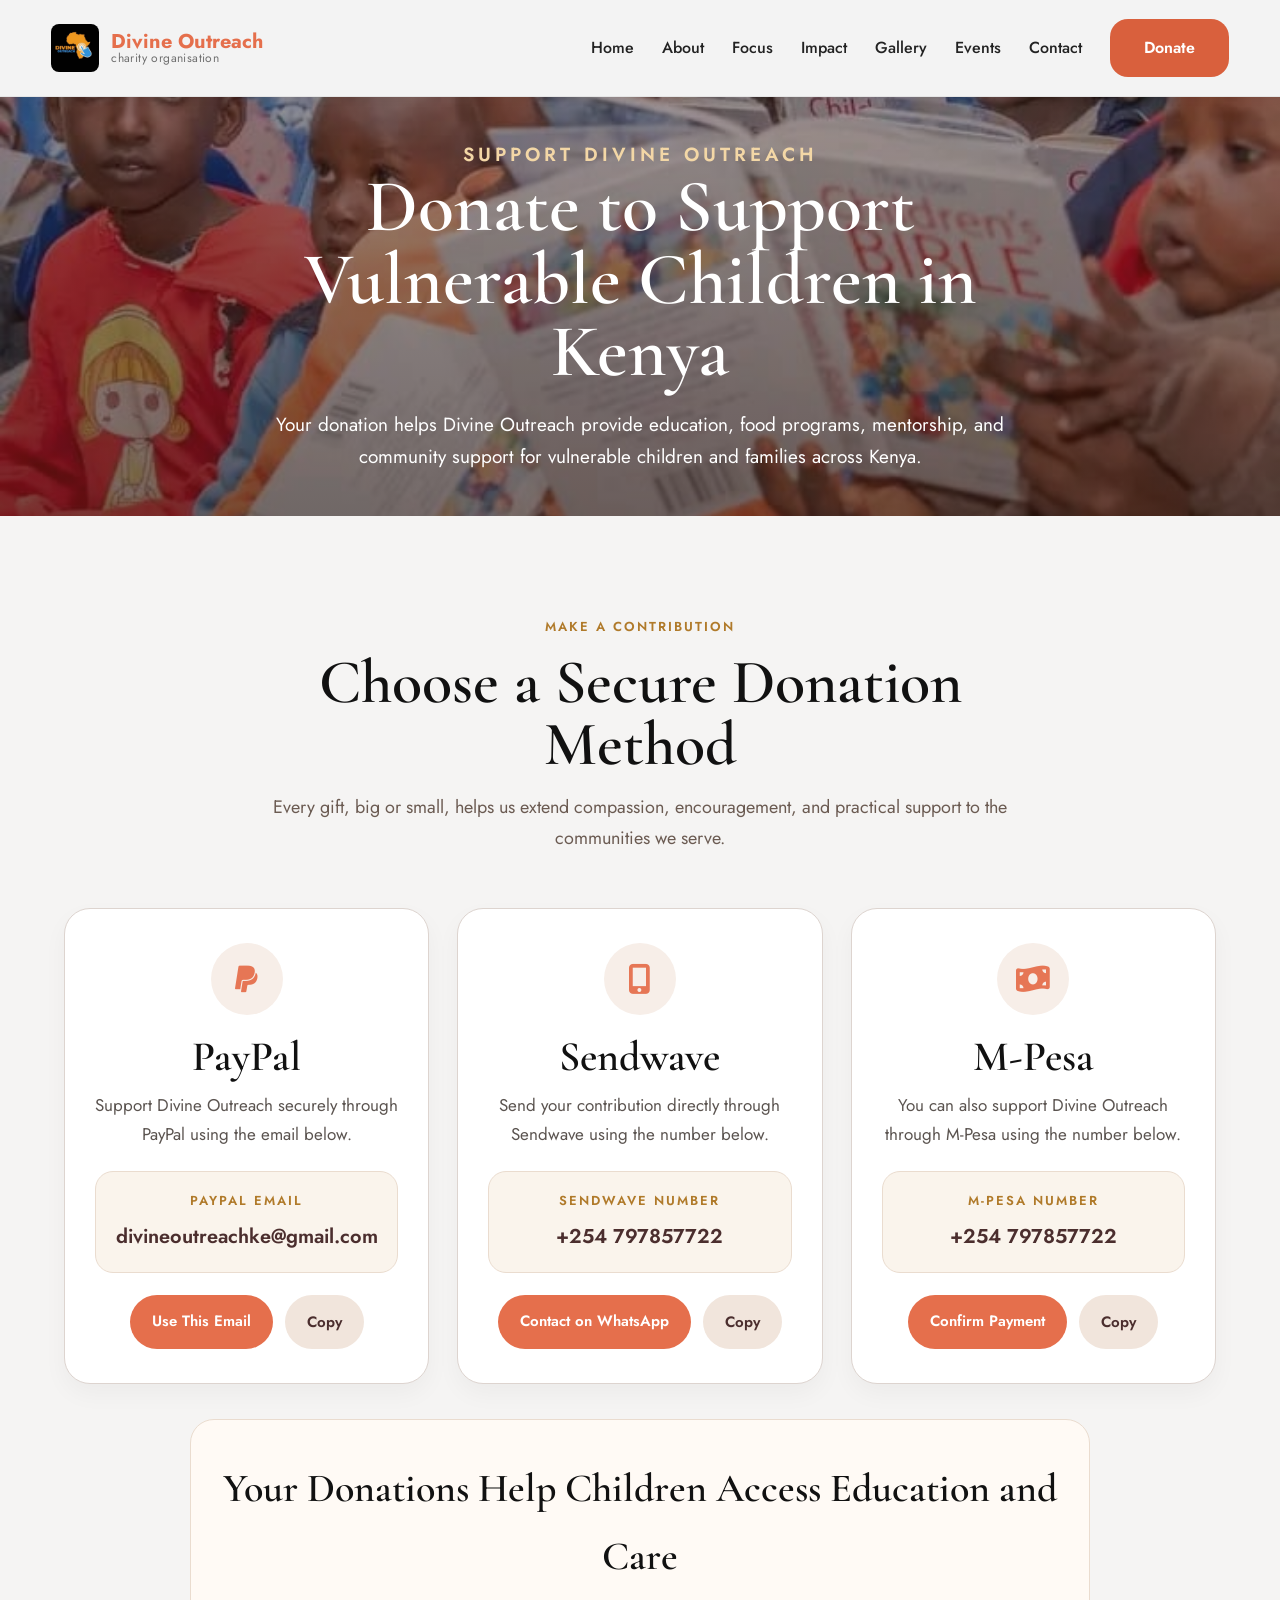
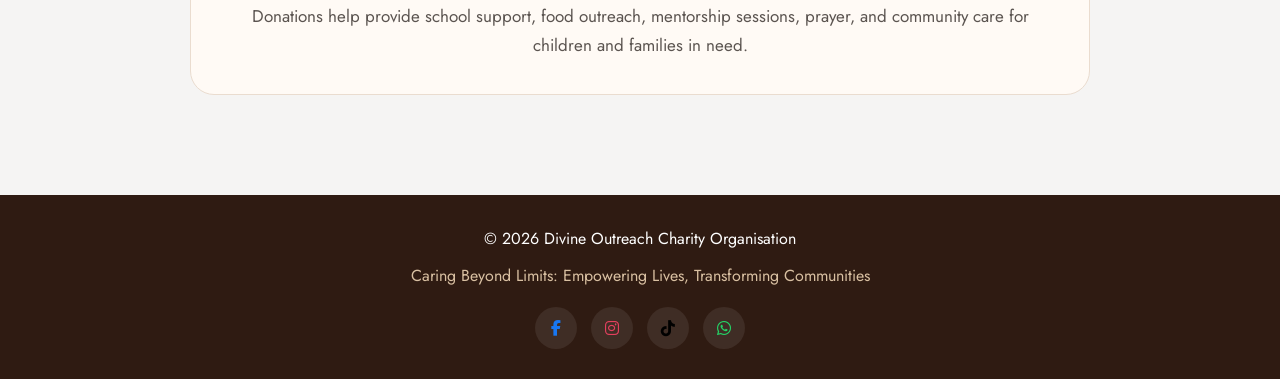
==== commit f0d7dae2: "add google console seo" ====
--- a/donate.html
+++ b/donate.html
@@ -3,11 +3,55 @@
 <head>
   <meta charset="UTF-8" />
   <meta name="viewport" content="width=device-width, initial-scale=1.0" />
-  <title>Divine Outreach | Donate</title>
-
+
+  <title>Donate to Divine Outreach Kenya | Support Children & Community Projects</title>
+
+  <meta name="description" content="Donate to Divine Outreach Charity Organisation in Kenya. Support vulnerable children through education, feeding programs, mentorship, and community outreach. Secure donations via M-Pesa, PayPal, and Sendwave." />
+
+  <meta name="keywords" content="donate Kenya, charity Kenya, NGO Kenya, Divine Outreach donation, children charity Kenya, M-Pesa donation, PayPal charity donation, support vulnerable children Africa" />
+
+  <meta name="author" content="Divine Outreach Charity Organisation" />
+
+  <meta name="robots" content="index, follow" />
+
+  <!-- Canonical URL -->
+  <link rel="canonical" href="https://divineoutreach.netlify.app/donate.html" />
+
+  <!-- Open Graph (WhatsApp/Facebook) -->
+  <meta property="og:title" content="Donate to Divine Outreach Kenya | Change Lives Today" />
+  <meta property="og:description" content="Support vulnerable children and families in Kenya through Divine Outreach. Donate via M-Pesa, PayPal, or Sendwave." />
+  <meta property="og:image" content="https://divineoutreach.netlify.app/images/logo.jpeg" />
+  <meta property="og:url" content="https://divineoutreach.netlify.app/donate.html" />
+  <meta property="og:type" content="website" />
+
+  <!-- Twitter Card -->
+  <meta name="twitter:card" content="summary_large_image" />
+  <meta name="twitter:title" content="Donate to Divine Outreach Kenya" />
+  <meta name="twitter:description" content="Support children and community programs through secure donations." />
+  <meta name="twitter:image" content="https://divineoutreach.netlify.app/images/logo.jpeg" />
+
+  <!-- Fonts & CSS -->
   <link href="https://fonts.googleapis.com/css2?family=Cormorant+Garamond:wght@400;500;600;700&family=Jost:wght@400;500;600;700&display=swap" rel="stylesheet">
   <link rel="stylesheet" href="https://cdnjs.cloudflare.com/ajax/libs/font-awesome/6.4.0/css/all.min.css">
   <link rel="stylesheet" href="style.css">
+  <link rel="sitemap" type="application/xml" href="https://divineoutreach.netlify.app/sitemap.xml" />
+
+  <!-- Structured Data (SEO POWER BOOST) -->
+  <script type="application/ld+json">
+  {
+    "@context": "https://schema.org",
+    "@type": "NGO",
+    "name": "Divine Outreach Charity Organisation",
+    "url": "https://divineoutreach.netlify.app",
+    "logo": "https://divineoutreach.netlify.app/images/logo.jpeg",
+    "description": "Charity organisation in Kenya supporting vulnerable children through education, feeding programs, mentorship, and community outreach.",
+    "address": {
+      "@type": "PostalAddress",
+      "addressCountry": "KE"
+    }
+  }
+  </script>
+
 </head>
 <body>
 
@@ -15,7 +59,7 @@
     <div class="nav-wrapper">
 
       <a href="index.html" class="nav-logo">
-        <img src="./images/logo.jpeg" alt="Divine Outreach Logo">
+       <img src="./images/logo.jpeg" alt="Divine Outreach Kenya Charity Organisation Logo - Supporting Children & Communities">
         <div class="logo-text">
           <span class="logo-name">Divine Outreach</span>
           <span class="logo-sub">charity organisation</span>
@@ -46,11 +90,10 @@
     <div class="donate-hero-overlay"></div>
     <div class="container donate-hero-content">
       <p class="donate-mini-title">SUPPORT DIVINE OUTREACH</p>
-      <h1>Give Hope. Change Lives.</h1>
+     <h1>Donate to Support Vulnerable Children in Kenya</h1>
       <p>
-        Your generosity helps us continue mentorship, feeding programs,
-        outreach, and care for vulnerable children and families.
-      </p>
+  Your donation helps Divine Outreach provide education, food programs, mentorship, and community support for vulnerable children and families across Kenya.
+</p>
     </div>
   </section>
 
@@ -59,7 +102,7 @@
 
       <div class="donate-page-heading">
         <span class="section-label center">Make a Contribution</span>
-        <h2>Choose a giving option</h2>
+        <h2>Choose a Secure Donation Method</h2>
         <p>
           Every gift, big or small, helps us extend compassion, encouragement,
           and practical support to the communities we serve.
@@ -129,7 +172,7 @@
       </div>
 
       <div class="donate-note-box">
-        <h3>Your support makes this possible</h3>
+        <h3>Your Donations Help Children Access Education and Care</h3>
         <p>
           Donations help provide school support, food outreach, mentorship sessions,
           prayer, and community care for children and families in need.
@@ -139,6 +182,9 @@
     </div>
   </section>
 
+  <section style="display:none;">
+  Divine Outreach is a Kenya-based charity organisation focused on helping vulnerable children through education support, feeding programs, mentorship, and community outreach. Donations are accepted via M-Pesa, PayPal, and Sendwave.
+</section>
   <footer>
     <div class="container footer-content">
       <p>&copy; 2026 Divine Outreach Charity Organisation</p>
--- a/style.css
+++ b/style.css
@@ -2779,4 +2779,96 @@
   .donate-detail-box p {
     font-size: 17px;
   }
+}
+.gallery-video-section {
+  margin-bottom: 60px;
+}
+
+.gallery-video-heading {
+  text-align: center;
+  max-width: 760px;
+  margin: 0 auto 30px;
+}
+
+.gallery-video-heading h2 {
+  font-family: 'Cormorant Garamond', serif;
+  font-size: 48px;
+  line-height: 1.05;
+  color: #111111;
+  font-weight: 600;
+  margin-bottom: 12px;
+}
+
+.gallery-video-heading p {
+  font-size: 17px;
+  color: #5f6280;
+  line-height: 1.7;
+}
+
+.gallery-video-grid {
+  display: grid;
+  gap: 28px;
+}
+
+.gallery-video-grid.two-videos {
+  grid-template-columns: repeat(2, 1fr);
+  max-width: 950px;
+  margin: 0 auto;
+}
+
+.gallery-video-card {
+  background: #ffffff;
+  border-radius: 24px;
+  overflow: hidden;
+  box-shadow: 0 18px 45px rgba(20, 20, 45, 0.08);
+}
+
+.gallery-video-card video {
+  width: 100%;
+  height: 320px;
+  object-fit: cover;
+  display: block;
+  background: #000;
+}
+
+.gallery-video-body {
+  padding: 20px;
+}
+
+.gallery-video-body span {
+  display: inline-block;
+  font-size: 12px;
+  letter-spacing: 2px;
+  text-transform: uppercase;
+  color: #6e6596;
+  margin-bottom: 10px;
+}
+
+.gallery-video-body h3 {
+  font-family: 'Jost', sans-serif;
+  font-size: 20px;
+  line-height: 1.35;
+  color: #111325;
+  font-weight: 600;
+}
+
+@media (max-width: 768px) {
+  .gallery-video-grid.two-videos {
+    grid-template-columns: 1fr;
+  }
+
+  .gallery-video-card video {
+    height: 240px;
+  }
+
+  .gallery-video-heading h2 {
+    font-size: 32px;
+  }
+
+  .gallery-video-heading p {
+    font-size: 16px;
+  }
+}
+.gallery-video-heading .gallery-page-label {
+  margin-top: 20px;
 }
